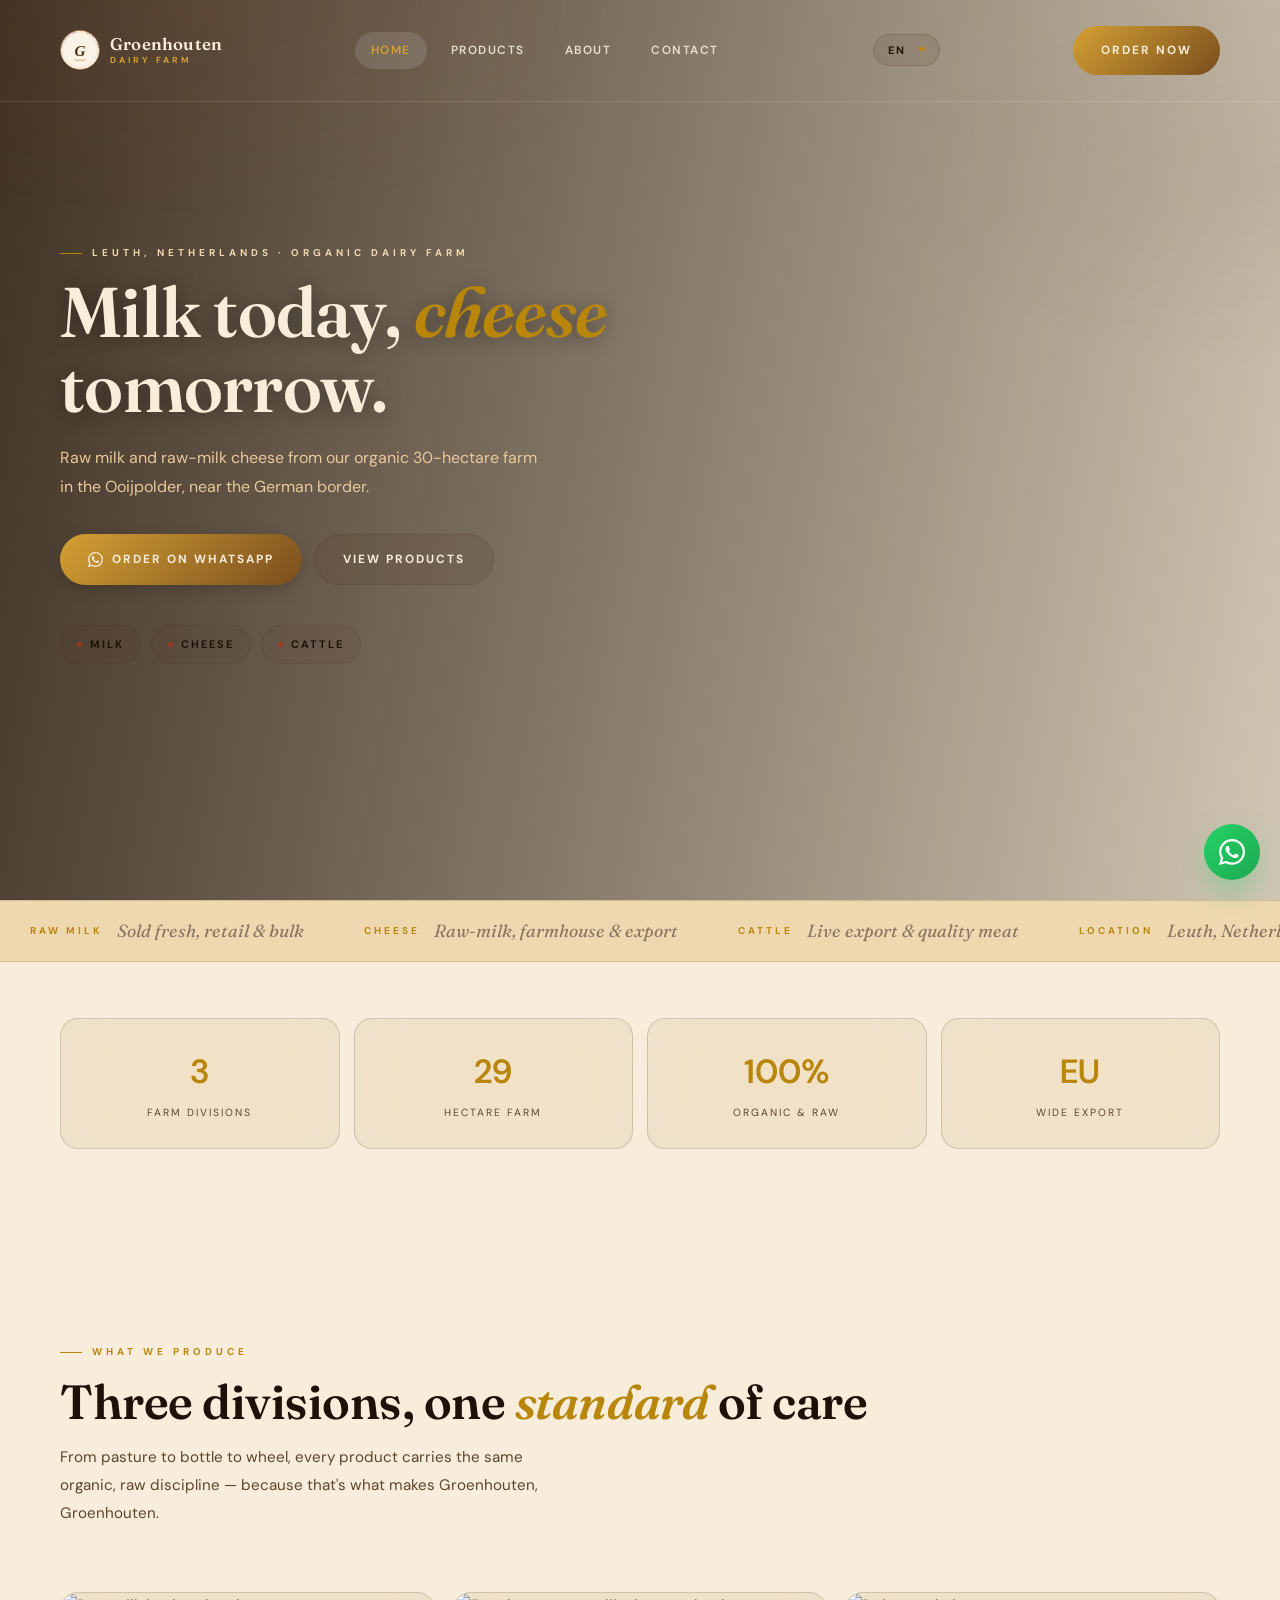
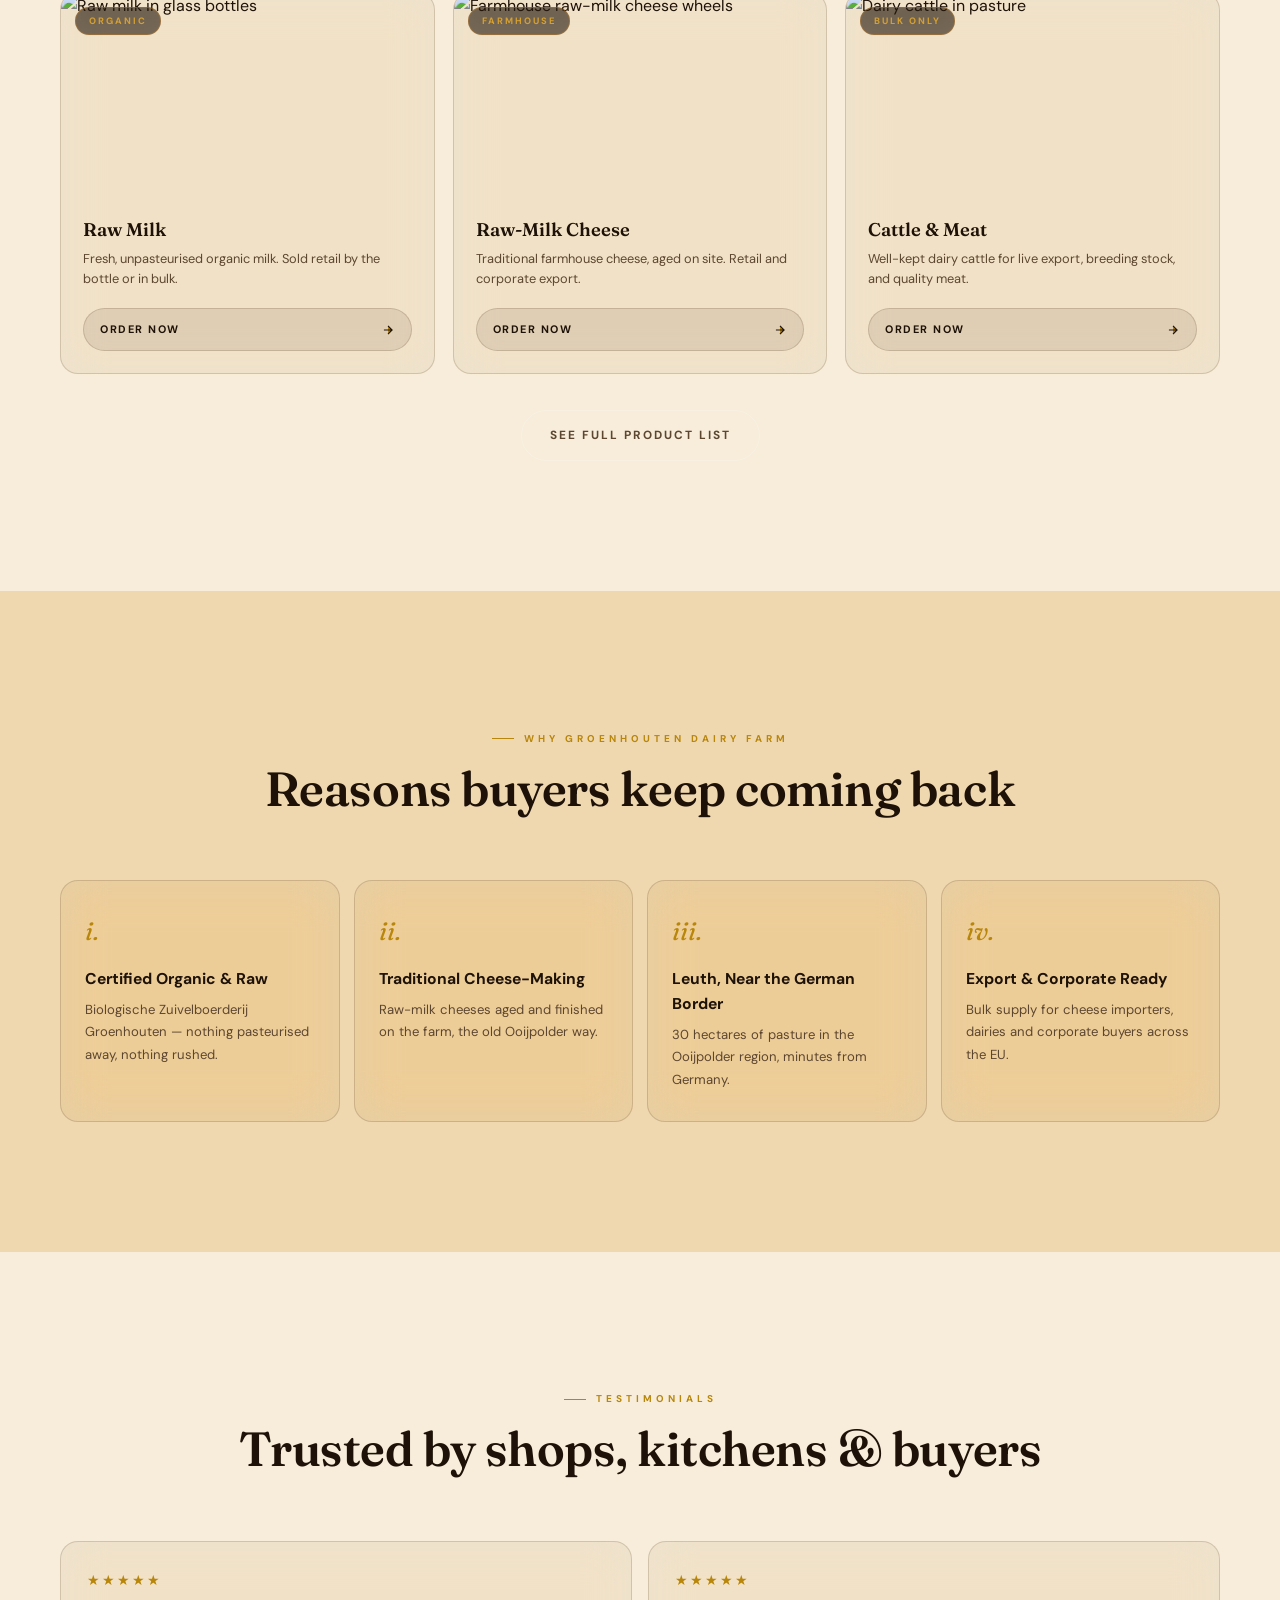
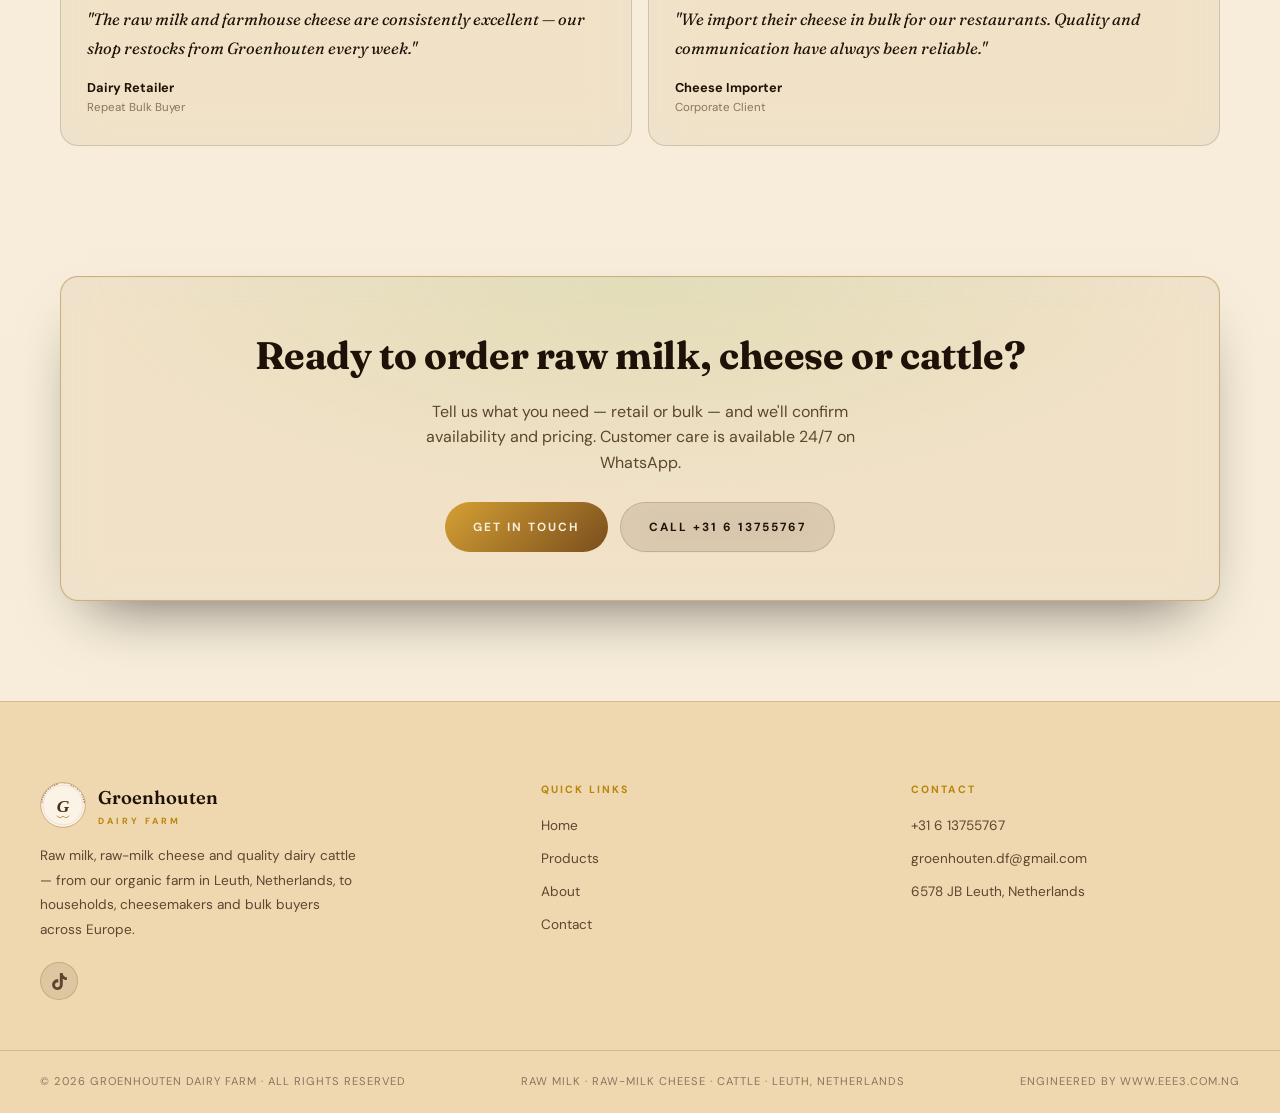
==== index.html @ e055ce7a "feat: redesign hero image, color palette, and EN/NL language toggle - Fix missing hero image (added " ====
<!DOCTYPE html>
<html lang="en">
<head>
<meta charset="UTF-8">
<meta name="viewport" content="width=device-width, initial-scale=1.0">
<title>Groenhouten Dairy Farm | Raw Milk · Cheese · Cattle — Leuth, Netherlands</title>
<meta name="description" content="Groenhouten Dairy Farm supplies organic raw milk, raw-milk cheese and quality dairy cattle from Leuth, Netherlands. Milk today, cheese tomorrow.">
<link rel="preconnect" href="https://fonts.googleapis.com">
<link rel="preconnect" href="https://fonts.gstatic.com" crossorigin>
<link href="https://fonts.googleapis.com/css2?family=Fraunces:ital,opsz,wght@0,9..144,400;0,9..144,500;0,9..144,600;0,9..144,700;1,9..144,500;1,9..144,600&family=DM+Sans:wght@400;500;600;700&display=swap" rel="stylesheet">
<link rel="stylesheet" href="style.css">
<link rel="icon" href="images/logo.svg">
</head>
<body>

<div id="curtain">
  <div class="curtain-ring"></div>
  <div class="curtain-mark"><img src="images/logo.svg" alt="" width="120" height="120"></div>
</div>

<!-- NAV -->
<nav class="nav" id="mainNav">
  <a href="index.html" class="nav-logo">
    <img src="images/logo.svg" alt="Groenhouten Dairy Farm logo" width="40" height="40">
    <span class="nav-logo-txt">Groenhouten<span>Dairy Farm</span></span>
  </a>
  <div class="nav-links">
    <a href="index.html" class="active" data-i18n="nav-home">Home</a>
    <a href="products.html" data-i18n="nav-products">Products</a>
    <a href="about.html" data-i18n="nav-about">About</a>
    <a href="contact.html" data-i18n="nav-contact">Contact</a>
  </div>
  <span class="lang-toggle"><select class="lang-select" id="langSelect" onchange="switchLang(this.value)"><option value="en">EN</option><option value="nl">NL</option></select></span>
  <a href="contact.html" class="btn btn-gold nav-cta" data-i18n="nav-cta">Order Now</a>
  <button class="hamburger" id="hamburger" onclick="toggleMenu()" aria-label="Menu">
    <span></span><span></span><span></span>
  </button>
</nav>
  <div class="mobile-menu" id="mobileMenu">
  <a href="index.html" class="active" data-i18n="nav-home">Home</a>
  <a href="products.html" data-i18n="nav-products">Products</a>
  <a href="about.html" data-i18n="nav-about">About</a>
  <a href="contact.html" data-i18n="nav-contact">Contact</a>
  <a href="contact.html" class="btn btn-gold mm-cta" data-i18n="nav-cta">Order Now</a>
</div>

<!-- HERO -->
<section class="hero">
  <div class="hero-bg" id="heroBg"></div>
  <div class="hero-content">
    <span class="eyebrow hero-eyebrow" data-i18n="hero-eyebrow">Leuth, Netherlands · Organic Dairy Farm</span>
    <h1 data-i18n="hero-title">Milk today, <em>cheese</em> tomorrow.</h1>
    <p class="hero-sub" data-i18n="hero-sub">Raw milk and raw-milk cheese from our organic 30-hectare farm in the Ooijpolder, near the German border.</p>
    <div class="hero-btns">
      <a href="https://wa.me/31613755767?text=Hello%20Groenhouten%20Dairy%20Farm%2C%20I%20want%20to%20make%20an%20order" target="_blank" class="btn btn-gold">
        <svg viewBox="0 0 24 24" fill="currentColor"><path d="M17.472 14.382c-.297-.149-1.758-.867-2.03-.967-.273-.099-.471-.148-.67.15-.197.297-.767.966-.94 1.164-.173.199-.347.223-.644.075-.297-.15-1.255-.463-2.39-1.475-.883-.788-1.48-1.761-1.653-2.059-.173-.297-.018-.458.13-.606.134-.133.298-.347.446-.52.149-.174.198-.298.298-.497.099-.198.05-.371-.025-.52-.075-.149-.669-1.612-.916-2.207-.242-.579-.487-.5-.669-.51-.173-.008-.371-.01-.57-.01-.198 0-.52.074-.792.372-.272.297-1.04 1.016-1.04 2.479 0 1.462 1.065 2.875 1.213 3.074.149.198 2.096 3.2 5.077 4.487.709.306 1.262.489 1.694.625.712.227 1.36.195 1.871.118.571-.085 1.758-.719 2.006-1.413.248-.694.248-1.289.173-1.413-.074-.124-.272-.198-.57-.347m-5.421 7.403h-.004a9.87 9.87 0 01-5.031-1.378l-.361-.214-3.741.982.998-3.648-.235-.374a9.86 9.86 0 01-1.51-5.26c.001-5.45 4.436-9.884 9.888-9.884 2.64 0 5.122 1.03 6.988 2.898a9.825 9.825 0 012.893 6.994c-.003 5.45-4.437 9.884-9.885 9.884m8.413-18.297A11.815 11.815 0 0012.05 0C5.495 0 .16 5.335.157 11.892c0 2.096.547 4.142 1.588 5.945L.057 24l6.305-1.654a11.882 11.882 0 005.683 1.448h.005c6.554 0 11.89-5.335 11.893-11.893a11.821 11.821 0 00-3.48-8.413z"/></svg>
        <span data-i18n="wa-btn">Order on WhatsApp</span>
      </a>
      <a href="products.html" class="btn btn-glass" data-i18n="view-products">View Products</a>
    </div>
    <div class="ticket">
      <span class="ticket-item glass"><span class="dot"></span>Milk</span>
      <span class="ticket-item glass"><span class="dot"></span>Cheese</span>
      <span class="ticket-item glass"><span class="dot"></span>Cattle</span>
    </div>
  </div>
</section>

<!-- MARQUEE -->
<div class="marquee">
  <div class="marquee-track">
    <span><b>Raw Milk</b> Sold fresh, retail &amp; bulk</span>
    <span><b>Cheese</b> Raw-milk, farmhouse &amp; export</span>
    <span><b>Cattle</b> Live export &amp; quality meat</span>
    <span><b>Location</b> Leuth, Netherlands</span>
    <span><b>Raw Milk</b> Sold fresh, retail &amp; bulk</span>
    <span><b>Cheese</b> Raw-milk, farmhouse &amp; export</span>
    <span><b>Cattle</b> Live export &amp; quality meat</span>
    <span><b>Location</b> Leuth, Netherlands</span>
  </div>
</div>

<!-- STATS -->
<section class="section" style="padding-top:56px; padding-bottom:56px;">
  <div class="section-in stats-grid">
    <div class="stat glass reveal"><div class="stat-num js-count">3</div><div class="stat-lbl" data-i18n="stat-farms">Farm Divisions</div></div>
    <div class="stat glass reveal rd1"><div class="stat-num js-count">30</div><div class="stat-lbl" data-i18n="stat-hectare">Hectare Farm</div></div>
    <div class="stat glass reveal rd2"><div class="stat-num">100%</div><div class="stat-lbl" data-i18n="stat-organic">Organic &amp; Raw</div></div>
    <div class="stat glass reveal rd3"><div class="stat-num">EU</div><div class="stat-lbl" data-i18n="stat-export">Wide Export</div></div>
  </div>
</section>

<!-- FEATURED PRODUCTS -->
<section class="section">
  <div class="section-in">
    <div class="sec-hd reveal">
      <span class="eyebrow" data-i18n="featured-eyebrow">What We Produce</span>
      <h2 data-i18n="featured-title">Three divisions, one <em>standard</em> of care</h2>
      <p data-i18n="featured-sub">From pasture to bottle to wheel, every product carries the same organic, raw discipline — because that's what makes Groenhouten, Groenhouten.</p>
    </div>
    <div class="products-grid">
      <div class="prod-card glass reveal" onclick="order('Raw Milk')">
        <div class="prod-img-wrap"><img class="prod-img" src="https://images.pexels.com/photos/5946755/pexels-photo-5946755.jpeg?auto=compress&cs=tinysrgb&w=1200" alt="Raw milk in glass bottles" loading="lazy" decoding="async"><div class="prod-badge">Organic</div></div>
        <div class="prod-body">
          <div class="prod-title">Raw Milk</div>
          <div class="prod-desc">Fresh, unpasteurised organic milk. Sold retail by the bottle or in bulk.</div>
          <a class="prod-cta"><span data-i18n="order-now">Order Now</span><svg viewBox="0 0 24 24" fill="none" stroke="currentColor" stroke-width="2"><path d="M5 12h14M12 5l7 7-7 7"/></svg></a>
        </div>
      </div>
      <div class="prod-card glass reveal rd1" onclick="order('Raw-Milk Cheese')">
        <div class="prod-img-wrap"><img class="prod-img" src="https://images.pexels.com/photos/14544601/pexels-photo-14544601.jpeg?auto=compress&cs=tinysrgb&w=1200" alt="Farmhouse raw-milk cheese wheels" loading="lazy" decoding="async"><div class="prod-badge">Farmhouse</div></div>
        <div class="prod-body">
          <div class="prod-title">Raw-Milk Cheese</div>
          <div class="prod-desc">Traditional farmhouse cheese, aged on site. Retail and corporate export.</div>
          <a class="prod-cta"><span data-i18n="order-now">Order Now</span><svg viewBox="0 0 24 24" fill="none" stroke="currentColor" stroke-width="2"><path d="M5 12h14M12 5l7 7-7 7"/></svg></a>
        </div>
      </div>
      <div class="prod-card glass reveal rd2" onclick="order('Cattle and Meat')">
        <div class="prod-img-wrap"><img class="prod-img" src="https://images.unsplash.com/photo-1558152761-aee570eb5cb0?fm=jpg&q=80&w=1200&fit=crop&auto=format" alt="Dairy cattle in pasture" loading="lazy" decoding="async"><div class="prod-badge">Bulk Only</div></div>
        <div class="prod-body">
          <div class="prod-title">Cattle &amp; Meat</div>
          <div class="prod-desc">Well-kept dairy cattle for live export, breeding stock, and quality meat.</div>
          <a class="prod-cta"><span>Order Now</span><svg viewBox="0 0 24 24" fill="none" stroke="currentColor" stroke-width="2"><path d="M5 12h14M12 5l7 7-7 7"/></svg></a>
        </div>
      </div>
    </div>
    <div style="text-align:center; margin-top:36px;">
      <a href="products.html" class="btn btn-ghost" data-i18n="see-full">See Full Product List</a>
    </div>
  </div>
</section>

<!-- WHY US -->
<section class="section" style="background:var(--ink-2);">
  <div class="section-in">
    <div class="sec-hd center reveal">
      <span class="eyebrow" data-i18n="why-eyebrow">Why Groenhouten Dairy Farm</span>
      <h2 data-i18n="why-title">Reasons buyers keep coming back</h2>
    </div>
    <div class="why-grid">
      <div class="why-block glass reveal">
        <div class="why-num">i.</div>
        <div class="why-title" data-i18n="why-i-title">Certified Organic &amp; Raw</div>
        <div class="why-desc" data-i18n="why-i-desc">Biologische Zuivelboerderij Groenhouten — nothing pasteurised away, nothing rushed.</div>
      </div>
      <div class="why-block glass reveal rd1">
        <div class="why-num">ii.</div>
        <div class="why-title" data-i18n="why-ii-title">Traditional Cheese-Making</div>
        <div class="why-desc" data-i18n="why-ii-desc">Raw-milk cheeses aged and finished on the farm, the old Ooijpolder way.</div>
      </div>
      <div class="why-block glass reveal rd2">
        <div class="why-num">iii.</div>
        <div class="why-title" data-i18n="why-iii-title">Leuth, Near the German Border</div>
        <div class="why-desc" data-i18n="why-iii-desc">30 hectares of pasture in the Ooijpolder region, minutes from Germany.</div>
      </div>
      <div class="why-block glass reveal rd3">
        <div class="why-num">iv.</div>
        <div class="why-title" data-i18n="why-iv-title">Export &amp; Corporate Ready</div>
        <div class="why-desc" data-i18n="why-iv-desc">Bulk supply for cheese importers, dairies and corporate buyers across the EU.</div>
      </div>
    </div>
  </div>
</section>

<!-- TESTIMONIALS -->
<section class="section">
  <div class="section-in">
    <div class="sec-hd center reveal">
      <span class="eyebrow" data-i18n="testi-eyebrow">Testimonials</span>
      <h2 data-i18n="testi-title">Trusted by shops, kitchens &amp; buyers</h2>
    </div>
    <div class="testi-grid">
      <div class="testi-card glass reveal">
        <div class="testi-stars">★★★★★</div>
        <p>"The raw milk and farmhouse cheese are consistently excellent — our shop restocks from Groenhouten every week."</p>
        <div class="testi-name">Dairy Retailer</div>
        <div class="testi-role">Repeat Bulk Buyer</div>
      </div>
      <div class="testi-card glass reveal rd1">
        <div class="testi-stars">★★★★★</div>
        <p>"We import their cheese in bulk for our restaurants. Quality and communication have always been reliable."</p>
        <div class="testi-name">Cheese Importer</div>
        <div class="testi-role">Corporate Client</div>
      </div>
    </div>
  </div>
</section>

<!-- CTA -->
<section class="section" style="padding-top:0; padding-bottom:100px;">
  <div class="section-in">
    <div class="cta-banner glass glass-gold reveal">
      <h2 data-i18n="cta-title">Ready to order raw milk, cheese or cattle?</h2>
      <p data-i18n="cta-sub">Tell us what you need — retail or bulk — and we'll confirm availability and pricing. Customer care is available 24/7 on WhatsApp.</p>
      <div class="hero-btns">
        <a href="contact.html" class="btn btn-gold" data-i18n="cta-btn1">Get In Touch</a>
        <a href="tel:+31613755767" class="btn btn-glass" data-i18n="cta-btn2">Call +31 6 13755767</a>
      </div>
    </div>
  </div>
</section>

<!-- FOOTER -->
<footer class="footer">
  <div class="footer-top">
    <div class="footer-brand">
      <div class="footer-brand-lockup">
        <img src="images/logo.svg" alt="Groenhouten Dairy Farm logo">
        <div class="footer-brand-name">Groenhouten<span>Dairy Farm</span></div>
      </div>
      <p data-i18n="footer-desc">Raw milk, raw-milk cheese and quality dairy cattle — from our organic farm in Leuth, Netherlands, to households, cheesemakers and bulk buyers across Europe.</p>
      <div class="footer-social">
        <a href="https://www.tiktok.com/@groenhoutendairyfarm" target="_blank" rel="noopener" aria-label="Groenhouten Dairy Farm on TikTok">
          <svg viewBox="0 0 24 24"><path d="M12.525.02c1.31-.02 2.61-.01 3.91-.02.08 1.53.63 3.09 1.75 4.17 1.12 1.11 2.7 1.62 4.24 1.79v4.03c-1.44-.05-2.89-.35-4.2-.97-.57-.26-1.1-.59-1.62-.93-.01 2.92.01 5.84-.02 8.75-.08 1.4-.54 2.79-1.35 3.94-1.31 1.92-3.58 3.17-5.91 3.21-1.43.08-2.86-.31-4.08-1.03-2.02-1.19-3.44-3.37-3.65-5.71-.02-.5-.03-1-.01-1.49.18-1.9 1.12-3.72 2.58-4.96 1.66-1.44 3.98-2.13 6.15-1.72.02 1.48-.04 2.96-.04 4.44-.99-.32-2.15-.23-3.02.37-.63.41-1.11 1.04-1.36 1.75-.21.51-.15 1.07-.14 1.61.24 1.64 1.82 3.02 3.5 2.87 1.12-.01 2.19-.66 2.77-1.61.19-.33.4-.67.41-1.06.1-1.79.06-3.57.07-5.36.01-4.03-.01-8.05.02-12.07z"/></svg>
        </a>
      </div>
    </div>
    <div class="footer-col">
      <h4 data-i18n="footer-quick">Quick Links</h4>
      <a href="index.html" data-i18n="nav-home">Home</a>
      <a href="products.html" data-i18n="nav-products">Products</a>
      <a href="about.html" data-i18n="nav-about">About</a>
      <a href="contact.html" data-i18n="nav-contact">Contact</a>
    </div>
    <div class="footer-col">
      <h4 data-i18n="footer-contact">Contact</h4>
      <a href="tel:+31613755767">+31 6 13755767</a>
      <a href="mailto:groenhouten.df@gmail.com">groenhouten.df@gmail.com</a>
      <p>6578 JB Leuth, Netherlands</p>
    </div>
  </div>
  <div class="footer-bottom">
    <p>© 2026 Groenhouten Dairy Farm · All Rights Reserved</p>
    <p>Raw Milk · Raw-Milk Cheese · Cattle · Leuth, Netherlands</p>
    <p>Engineered by <a href="https://www.eee3.com.ng" target="_blank" rel="noopener">www.eee3.com.ng</a></p>
  </div>
</footer>

<div class="wa-float">
  <a href="https://wa.me/31613755767?text=Hello%20Groenhouten%20Dairy%20Farm%2C%20I%20want%20to%20make%20an%20order" target="_blank" title="Chat on WhatsApp">
    <svg viewBox="0 0 24 24"><path d="M17.472 14.382c-.297-.149-1.758-.867-2.03-.967-.273-.099-.471-.148-.67.15-.197.297-.767.966-.94 1.164-.173.199-.347.223-.644.075-.297-.15-1.255-.463-2.39-1.475-.883-.788-1.48-1.761-1.653-2.059-.173-.297-.018-.458.13-.606.134-.133.298-.347.446-.52.149-.174.198-.298.298-.497.099-.198.05-.371-.025-.52-.075-.149-.669-1.612-.916-2.207-.242-.579-.487-.5-.669-.51-.173-.008-.371-.01-.57-.01-.198 0-.52.074-.792.372-.272.297-1.04 1.016-1.04 2.479 0 1.462 1.065 2.875 1.213 3.074.149.198 2.096 3.2 5.077 4.487.709.306 1.262.489 1.694.625.712.227 1.36.195 1.871.118.571-.085 1.758-.719 2.006-1.413.248-.694.248-1.289.173-1.413-.074-.124-.272-.198-.57-.347m-5.421 7.403h-.004a9.87 9.87 0 01-5.031-1.378l-.361-.214-3.741.982.998-3.648-.235-.374a9.86 9.86 0 01-1.51-5.26c.001-5.45 4.436-9.884 9.888-9.884 2.64 0 5.122 1.03 6.988 2.898a9.825 9.825 0 012.893 6.994c-.003 5.45-4.437 9.884-9.885 9.884m8.413-18.297A11.815 11.815 0 0012.05 0C5.495 0 .16 5.335.157 11.892c0 2.096.547 4.142 1.588 5.945L.057 24l6.305-1.654a11.882 11.882 0 005.683 1.448h.005c6.554 0 11.89-5.335 11.893-11.893a11.821 11.821 0 00-3.48-8.413z"/></svg>
  </a>
</div>

<script src="main.js"></script>
</body>
</html>
---- style.css ----
/* =====================================================================
   GROENHOUTEN DAIRY FARM — DESIGN SYSTEM
   Warm cream · Wood brown · Farmhouse clay — organic, grounded, quiet
   Mobile-first. Glass surfaces. Quiet motion.
===================================================================== */

:root{
  --ink:        #F7EDDA;
  --ink-2:      #EFD8B0;
  --ink-3:      #E8C99A;
  --panel:      rgba(74,46,20,.055);
  --panel-2:    rgba(74,46,20,.1);
  --brd:        rgba(74,46,20,.18);
  --brd-gold:   rgba(180,120,40,.5);
  --gold:       #B8860B;
  --gold-2:     #D4A033;
  --gold-deep:  #7A4E1E;
  --red:        #9B3A1F;
  --white:      #1E1208;
  --fog:        #5C4630;
  --fog-dim:    #8A7460;
  --blur: 22px;
  --ease: cubic-bezier(.19,1,.22,1);
  --fast: .3s var(--ease);
  --med:  .6s var(--ease);
  --r-sm: 10px;
  --r-md: 18px;
  --r-lg: 28px;
}

*,*::before,*::after{ margin:0; padding:0; box-sizing:border-box; }
html{ scroll-behavior:smooth; }
html,body{ overflow-x:hidden; }
body{
  background:var(--ink);
  color:var(--white);
  font-family:'DM Sans', sans-serif;
  font-weight:400;
  line-height:1.6;
  -webkit-font-smoothing:antialiased;
}
img{ max-width:100%; display:block; }
a{ color:inherit; }
button{ font-family:inherit; }
ul{ list-style:none; }

h1,h2,h3,.serif{ font-family:'Fraunces', serif; letter-spacing:-.01em; }

::selection{ background:var(--gold); color:var(--ink); }

@media (prefers-reduced-motion: reduce){
  *,*::before,*::after{ animation-duration:.001ms !important; animation-iteration-count:1 !important; transition-duration:.001ms !important; scroll-behavior:auto !important; }
}

/* focus visibility */
a:focus-visible, button:focus-visible, input:focus-visible, textarea:focus-visible, select:focus-visible{
  outline:2px solid var(--gold); outline-offset:3px; border-radius:4px;
}

/* subtle grain / atmosphere */
body::before{
  content:''; position:fixed; inset:0; pointer-events:none; z-index:1;
  background:
    radial-gradient(ellipse 60% 40% at 15% 0%, rgba(169,102,46,.09), transparent 60%),
    radial-gradient(ellipse 50% 35% at 100% 20%, rgba(107,68,35,.07), transparent 60%);
}

.wrap{ max-width:1240px; margin:0 auto; padding:0 20px; }
@media (min-width:768px){ .wrap{ padding:0 40px; } }
@media (min-width:1200px){ .wrap{ padding:0 60px; } }

.section{ padding:76px 20px; position:relative; z-index:2; }
@media (min-width:768px){ .section{ padding:110px 40px; } }
@media (min-width:1200px){ .section{ padding:130px 60px; } }
.section-in{ max-width:1240px; margin:0 auto; }

.eyebrow{
  display:inline-flex; align-items:center; gap:10px;
  font-size:.62rem; font-weight:700; letter-spacing:4px; text-transform:uppercase;
  color:var(--gold); margin-bottom:14px;
}
.eyebrow::before{ content:''; width:22px; height:1px; background:var(--gold); }

.sec-hd h2{ font-size:clamp(1.8rem,6vw,3rem); font-weight:600; line-height:1.15; }
.sec-hd p{ color:var(--fog); margin-top:14px; font-size:.95rem; line-height:1.85; max-width:520px; }
.sec-hd.center{ text-align:center; }
.sec-hd.center p{ margin-left:auto; margin-right:auto; }
.sec-hd{ margin-bottom:48px; }
@media (min-width:768px){ .sec-hd{ margin-bottom:64px; } }

em{ font-style:italic; color:var(--gold); }

/* =====================================================================
   GLASS SURFACES
===================================================================== */
.glass{
  background:var(--panel);
  border:1px solid var(--brd);
  backdrop-filter:blur(var(--blur)) saturate(140%);
  -webkit-backdrop-filter:blur(var(--blur)) saturate(140%);
  border-radius:var(--r-md);
}
.glass-gold{
  border-color:var(--brd-gold);
  box-shadow:0 0 0 1px rgba(139,190,86,.05) inset, 0 30px 60px -30px rgba(0,0,0,.6);
}

/* =====================================================================
   BUTTONS
===================================================================== */
.btn{
  appearance:none; border:none; cursor:pointer; font-family:inherit;
  display:inline-flex; align-items:center; justify-content:center; gap:9px;
  padding:15px 28px; font-size:.74rem; font-weight:700; letter-spacing:2px;
  text-transform:uppercase; text-decoration:none; border-radius:100px;
  transition:transform var(--fast), box-shadow var(--fast), background var(--fast), border-color var(--fast), color var(--fast);
  white-space:nowrap;
}
.btn:active{ transform:scale(.97); }
.btn-gold{ background:linear-gradient(135deg,var(--gold-2),var(--gold-deep)); color:var(--ink); }
.btn-gold:hover{ transform:translateY(-3px); box-shadow:0 16px 40px -12px rgba(180,120,40,.5); }
.btn-glass{ background:var(--panel-2); border:1px solid var(--brd); color:var(--white); backdrop-filter:blur(var(--blur)); }
.btn-glass:hover{ border-color:var(--brd-gold); color:var(--gold); transform:translateY(-3px); }
.btn-ghost{ background:transparent; border:1px solid rgba(255,255,255,.2); color:var(--fog); }
.btn-ghost:hover{ border-color:var(--gold); color:var(--gold); }
.btn-block{ width:100%; }
.btn svg{ width:15px; height:15px; flex-shrink:0; }

/* hero overrides — light text on dark background */
.hero .btn-glass{ color:var(--ink); }
.hero .btn-glass:hover{ color:var(--gold-2); }
.hero .btn-gold{ box-shadow:0 4px 20px -8px rgba(0,0,0,.5); }

/* =====================================================================
   PAGE TRANSITION CURTAIN — the logo, between pages
===================================================================== */
#curtain{
  position:fixed; inset:0; z-index:99999;
  display:flex; align-items:center; justify-content:center;
  background:radial-gradient(circle at 50% 50%, #F6E9D2 0%, #E4CD9F 72%);
  opacity:1; visibility:visible;
  transition:opacity .55s var(--ease), visibility 0s linear 0s;
}
#curtain .curtain-mark{
  position:relative; width:120px; height:120px; border-radius:26px; overflow:hidden;
  opacity:1; transform:scale(1);
  box-shadow:0 0 0 1px rgba(169,102,46,.35), 0 40px 90px -20px rgba(74,46,20,.35);
  transition:opacity .5s var(--ease), transform .5s var(--ease);
}
#curtain .curtain-mark img{ width:100%; height:100%; object-fit:cover; }
#curtain .curtain-ring{
  position:absolute; width:172px; height:172px; border-radius:50%;
  border:1px solid rgba(169,102,46,.4); opacity:1; transform:scale(1);
  transition:opacity .6s var(--ease), transform .6s var(--ease);
}
#curtain.hidden{ opacity:0; transition:opacity .55s var(--ease), visibility 0s linear .55s; visibility:hidden; }
#curtain.hidden .curtain-mark{ opacity:0; transform:scale(1.18) rotate(4deg); }
#curtain.hidden .curtain-ring{ opacity:0; transform:scale(1.7); }

body.transitioning{ overflow:hidden; }

/* =====================================================================
   NAVBAR
===================================================================== */
.nav{
  position:fixed; top:0; left:0; right:0; z-index:1000;
  padding:16px 20px;
  display:flex; align-items:center; justify-content:space-between;
  transition:padding var(--fast), background var(--fast), border-color var(--fast);
  border-bottom:1px solid transparent;
}
.nav.scrolled{
  background:rgba(250,243,230,.82);
  backdrop-filter:blur(var(--blur)) saturate(140%);
  -webkit-backdrop-filter:blur(var(--blur)) saturate(140%);
  border-bottom:1px solid var(--brd);
  padding:11px 20px;
}
.nav.hero-visible{
  border-bottom-color:rgba(255,255,255,.12);
}
@media (min-width:768px){ .nav{ padding:22px 40px; } .nav.scrolled{ padding:14px 40px; } }
@media (min-width:1200px){ .nav{ padding:26px 60px; } .nav.scrolled{ padding:15px 60px; } }

.nav-logo{ display:flex; align-items:center; gap:10px; text-decoration:none; }
.nav-logo img{ width:40px; height:40px; border-radius:9px; object-fit:cover; }
.nav-logo-txt{ font-family:'Fraunces',serif; font-size:1.05rem; font-weight:600; letter-spacing:.2px; line-height:1.1; color:var(--ink); }
.nav-logo-txt span{ display:block; font-family:'DM Sans',sans-serif; font-size:.55rem; font-weight:700; letter-spacing:3px; color:var(--gold-2); text-transform:uppercase; margin-top:2px; }
.nav.scrolled .nav-logo-txt{ color:var(--white); }
.nav.scrolled .nav-logo-txt span{ color:var(--gold); }

.nav-links{ display:none; align-items:center; gap:8px; }
.nav-links a{
  position:relative; text-decoration:none; color:rgba(250,243,230,.85);
  font-size:.74rem; font-weight:600; letter-spacing:1.5px; text-transform:uppercase;
  padding:9px 16px; border-radius:100px; transition:color var(--fast), background var(--fast);
}
.nav-links a:hover, .nav-links a.active{ color:var(--ink); background:rgba(255,255,255,.12); }
.nav-links a.active{ color:var(--gold-2); }
.nav.scrolled .nav-links a{ color:var(--fog); }
.nav.scrolled .nav-links a:hover, .nav.scrolled .nav-links a.active{ color:var(--white); background:var(--panel-2); }
.nav.scrolled .nav-links a.active{ color:var(--gold); }
.nav-cta{ display:none; }
@media (min-width:960px){
  .nav-links{ display:flex; }
  .nav-cta{ display:inline-flex; }
}

.hamburger{
  display:flex; flex-direction:column; gap:5px; width:40px; height:40px;
  align-items:center; justify-content:center;
  background:rgba(255,255,255,.1); border:1px solid rgba(255,255,255,.2); border-radius:12px; cursor:pointer;
}
@media (min-width:960px){ .hamburger{ display:none; } }
.hamburger span{ width:18px; height:1.5px; background:var(--ink); transition:var(--fast); }
.hamburger.open span:nth-child(1){ transform:translateY(6.5px) rotate(45deg); }
.hamburger.open span:nth-child(2){ opacity:0; }
.hamburger.open span:nth-child(3){ transform:translateY(-6.5px) rotate(-45deg); }

.mobile-menu{
  position:fixed; inset:0; z-index:998; display:flex; flex-direction:column;
  padding:100px 24px 40px; gap:4px;
  background:rgba(250,243,230,.94); backdrop-filter:blur(28px);
  transform:translateY(-12px); opacity:0; pointer-events:none;
  transition:opacity var(--med), transform var(--med);
}
.mobile-menu.open{ opacity:1; transform:translateY(0); pointer-events:auto; }
.mobile-menu a{
  font-family:'Fraunces',serif; font-size:2rem; font-weight:500; color:var(--white);
  text-decoration:none; padding:16px 4px; border-bottom:1px solid var(--brd);
}
.mobile-menu a.active{ color:var(--gold); }
.mobile-menu .mm-cta{ margin-top:28px; }
@media (min-width:960px){ .mobile-menu{ display:none; } }

/* =====================================================================
   HERO
===================================================================== */
.hero{
  min-height:100svh; position:relative; display:flex; align-items:flex-end;
  padding:130px 20px 64px; overflow:hidden;
}
@media (min-width:768px){ .hero{ align-items:center; padding:0 40px; } }
@media (min-width:1200px){ .hero{ padding:0 60px; } }
@media (max-width:374px){ .hero{ padding:110px 16px 48px; } }

.hero-bg{
  position:absolute; inset:0; z-index:0;
  background:linear-gradient(180deg, rgba(38,24,12,.32) 0%, rgba(38,24,12,.52) 42%, rgba(38,24,12,.88) 90%), url('https://images.unsplash.com/photo-1567513068697-fca8c2af4528?fm=jpg&q=80&w=2000&fit=crop&auto=format') center 55%/cover no-repeat;
  filter:saturate(110%) brightness(.96);
  transform:scale(1.08); opacity:0; transition:opacity 1.4s ease, transform 6s ease;
}
.hero-bg.loaded{ opacity:1; transform:scale(1); }
@media (min-width:768px){
  .hero-bg{ background:linear-gradient(100deg, rgba(38,24,12,.88) 0%, rgba(38,24,12,.55) 48%, rgba(38,24,12,.18) 100%), url('https://images.unsplash.com/photo-1567513068697-fca8c2af4528?fm=jpg&q=80&w=2000&fit=crop&auto=format') center/cover no-repeat; filter:saturate(110%) brightness(.95); }
}

.hero-content{ position:relative; z-index:2; max-width:640px; }
.hero-eyebrow{ opacity:0; animation:fadeUp .9s .25s forwards; color:var(--ink-2); }
.hero h1{
  font-size:clamp(2.1rem,9vw,4.4rem); font-weight:600; line-height:1.06;
  margin-bottom:18px; opacity:0; animation:fadeUp .9s .4s forwards;
  color:var(--ink); text-shadow:0 2px 20px rgba(0,0,0,.4);
}
.hero-sub{
  color:var(--ink-3); font-size:clamp(.88rem,2.5vw,1rem); max-width:480px; line-height:1.85;
  margin-bottom:32px; opacity:0; animation:fadeUp .9s .55s forwards;
}
.hero-btns{ display:flex; gap:12px; flex-wrap:wrap; opacity:0; animation:fadeUp .9s .7s forwards; }

@keyframes fadeUp{ from{ opacity:0; transform:translateY(18px); } to{ opacity:1; transform:translateY(0); } }

/* category ticket strip */
.ticket{
  margin-top:40px; display:flex; flex-wrap:wrap; gap:10px;
  opacity:0; animation:fadeUp .9s .85s forwards;
}
.ticket-item{
  display:flex; align-items:center; gap:8px;
  padding:10px 16px; border-radius:100px;
  font-size:.68rem; font-weight:700; letter-spacing:2px; text-transform:uppercase;
}
.ticket-item .dot{ width:5px; height:5px; border-radius:50%; background:var(--red); }

/* =====================================================================
   HERO — mobile-first adjustments
===================================================================== */
@media (max-width:480px){
  .hero h1{ font-size:clamp(1.8rem,10vw,2.8rem); line-height:1.1; }
  .hero-sub{ font-size:.88rem; margin-bottom:24px; }
  .hero-btns{ flex-direction:column; gap:10px; }
  .hero-btns .btn{ width:100%; justify-content:center; padding:14px 22px; font-size:.7rem; }
  .ticket{ margin-top:28px; gap:8px; }
  .ticket-item{ padding:8px 13px; font-size:.6rem; letter-spacing:1.5px; }
}
@media (max-width:374px){
  .hero{ padding:100px 14px 40px; }
  .hero h1{ font-size:1.75rem; }
}

/* =====================================================================
   MARQUEE STRIP
===================================================================== */
.marquee{ overflow:hidden; border-top:1px solid var(--brd); border-bottom:1px solid var(--brd); background:var(--ink-2); position:relative; z-index:2; }
.marquee-track{ display:flex; width:max-content; animation:scrollX 26s linear infinite; }
.marquee-track span{
  display:flex; align-items:center; gap:14px; padding:16px 30px;
  font-family:'Fraunces',serif; font-style:italic; font-size:1.1rem; color:var(--fog-dim); white-space:nowrap;
}
.marquee-track span b{ font-style:normal; font-family:'DM Sans',sans-serif; font-weight:700; color:var(--gold); font-size:.62rem; letter-spacing:3px; text-transform:uppercase; }
@keyframes scrollX{ from{ transform:translateX(0); } to{ transform:translateX(-50%); } }

/* =====================================================================
   STATS
===================================================================== */
.stats-grid{ display:grid; grid-template-columns:repeat(2,1fr); gap:14px; }
@media (min-width:768px){ .stats-grid{ grid-template-columns:repeat(4,1fr); } }
.stat{ padding:26px 18px; text-align:center; }
.stat-num{ font-size:2.1rem; font-weight:600; color:var(--gold); }
.stat-lbl{ font-size:.65rem; letter-spacing:2px; text-transform:uppercase; color:var(--fog); margin-top:6px; }

/* =====================================================================
   PRODUCT GRID
===================================================================== */
.products-grid{ display:grid; grid-template-columns:1fr; gap:18px; }
@media (min-width:640px){ .products-grid{ grid-template-columns:1fr 1fr; } }
@media (min-width:1024px){ .products-grid{ grid-template-columns:repeat(3,1fr); } }

.prod-card{
  overflow:hidden; cursor:pointer; transition:transform var(--fast), border-color var(--fast), box-shadow var(--fast);
}
.prod-card:hover{ transform:translateY(-6px); border-color:var(--brd-gold); box-shadow:0 30px 60px -24px rgba(0,0,0,.65); }
.prod-img-wrap{ position:relative; height:200px; overflow:hidden; }
.prod-img{ width:100%; height:100%; object-fit:cover; transition:transform .8s var(--ease); }
.prod-card:hover .prod-img{ transform:scale(1.06); }
.prod-badge{
  position:absolute; top:14px; left:14px; padding:6px 13px; border-radius:100px;
  font-size:.58rem; font-weight:700; letter-spacing:2px; text-transform:uppercase;
  background:rgba(38,24,12,.6); backdrop-filter:blur(10px); border:1px solid var(--brd-gold); color:var(--gold-2);
}
.prod-body{ padding:22px; }
.prod-title{ font-family:'Fraunces',serif; font-size:1.15rem; font-weight:600; margin-bottom:5px; }
.prod-desc{ font-size:.8rem; color:var(--fog); margin-bottom:18px; line-height:1.6; }
.prod-cta{
  display:flex; align-items:center; justify-content:space-between;
  padding:12px 16px; border-radius:100px; background:var(--panel-2); border:1px solid var(--brd);
  transition:var(--fast);
}
.prod-card:hover .prod-cta{ background:linear-gradient(135deg,var(--gold-2),var(--gold-deep)); border-color:transparent; }
.prod-cta span{ font-size:.68rem; font-weight:700; letter-spacing:1.5px; text-transform:uppercase; transition:color var(--fast); }
.prod-card:hover .prod-cta span{ color:var(--ink); }
.prod-cta svg{ width:14px; height:14px; fill:var(--gold); transition:var(--fast); }
.prod-card:hover .prod-cta svg{ fill:var(--ink); transform:translateX(3px); }

/* =====================================================================
   WHY / VALUE BLOCKS
===================================================================== */
.why-grid{ display:grid; grid-template-columns:1fr; gap:14px; }
@media (min-width:640px){ .why-grid{ grid-template-columns:1fr 1fr; } }
@media (min-width:1024px){ .why-grid{ grid-template-columns:repeat(4,1fr); } }
.why-block{ padding:30px 24px; transition:var(--fast); }
.why-block:hover{ border-color:var(--brd-gold); transform:translateY(-4px); }
.why-num{ font-family:'Fraunces',serif; font-style:italic; font-size:1.6rem; color:var(--gold); margin-bottom:14px; }
.why-title{ font-weight:700; font-size:.98rem; margin-bottom:8px; }
.why-desc{ font-size:.82rem; color:var(--fog); line-height:1.7; }

/* =====================================================================
   TESTIMONIALS
===================================================================== */
.testi-grid{ display:grid; grid-template-columns:1fr; gap:16px; }
@media (min-width:768px){ .testi-grid{ grid-template-columns:1fr 1fr; } }
.testi-card{ padding:28px 26px; }
.testi-stars{ color:var(--gold); font-size:.85rem; margin-bottom:14px; letter-spacing:2px; }
.testi-card p{ font-family:'Fraunces',serif; font-style:italic; color:var(--white); line-height:1.75; margin-bottom:16px; font-size:1.02rem; }
.testi-name{ font-weight:700; font-size:.8rem; }
.testi-role{ font-size:.72rem; color:var(--fog-dim); }

/* =====================================================================
   CTA BANNER
===================================================================== */
.cta-banner{ padding:48px 26px; text-align:center; position:relative; overflow:hidden; }
.cta-banner::before{
  content:''; position:absolute; inset:0;
  background:radial-gradient(ellipse 70% 100% at 50% 0%, rgba(139,190,86,.14), transparent 70%);
}
.cta-banner h2{ font-size:clamp(1.5rem,5vw,2.4rem); margin-bottom:12px; position:relative; }
.cta-banner p{ color:var(--fog); margin-bottom:26px; position:relative; max-width:440px; margin-left:auto; margin-right:auto; }
.cta-banner .hero-btns{ opacity:1; animation:none; justify-content:center; position:relative; }

/* =====================================================================
   ABOUT PAGE
===================================================================== */
.about-hero{
  position:relative; overflow:hidden; z-index:2;
  padding:150px 20px 70px; text-align:center;
}
@media (min-width:768px){ .about-hero{ padding:190px 40px 100px; } }
.about-hero::before{
  content:''; position:absolute; inset:0; z-index:-1;
  background:
    linear-gradient(180deg, rgba(38,24,12,.72) 0%, rgba(38,24,12,.82) 60%, var(--ink) 100%),
    var(--hero-img, url('https://images.unsplash.com/photo-1567513068697-fca8c2af4528?fm=jpg&q=80&w=2000&fit=crop&auto=format')) center/cover no-repeat;
  filter:saturate(108%) brightness(.82);
}
.about-hero h1{
  font-size:clamp(2rem,7vw,3.6rem); text-shadow:0 2px 20px rgba(0,0,0,.4);
  color:var(--ink);
}
.about-hero p{
  color:var(--ink-3); max-width:560px; margin:16px auto 0;
  font-size:clamp(.88rem,2.5vw,.95rem); line-height:1.85;
}
.about-hero .eyebrow{ color:var(--ink-2); }

/* about-hero mobile */
@media (max-width:480px){
  .about-hero h1{ font-size:clamp(1.6rem,10vw,2.2rem); }
  .about-hero p{ font-size:.84rem; }
}
@media (max-width:374px){
  .about-hero{ padding:120px 16px 56px; }
  .about-hero h1{ font-size:1.5rem; }
}

.story-grid{ display:grid; grid-template-columns:1fr; gap:32px; align-items:center; }
@media (min-width:900px){ .story-grid{ grid-template-columns:1fr 1fr; gap:60px; } }
.story-img-wrap{ position:relative; border-radius:var(--r-lg); overflow:hidden; aspect-ratio:4/3; }
.story-img-wrap img{ width:100%; height:100%; object-fit:cover; }
.story-badge{
  position:absolute; bottom:16px; left:16px; padding:16px 20px; border-radius:var(--r-md);
  text-align:left;
}
.story-badge .num{ font-family:'Fraunces',serif; font-size:1.6rem; color:var(--gold); font-weight:600; }
.story-badge .lbl{ font-size:.62rem; letter-spacing:1.5px; text-transform:uppercase; color:var(--fog); }
.story-text p{ color:var(--fog); line-height:1.9; font-size:.95rem; margin-bottom:16px; }
.about-expanded{ max-height:0; overflow:hidden; opacity:0; transition:max-height .6s var(--ease), opacity .5s var(--ease); }
.about-expanded.open{ max-height:400px; opacity:1; }
.arr{ display:inline-block; transition:transform var(--fast); }
#aboutBtn.open .arr{ transform:rotate(180deg); }

.values-grid{ display:grid; grid-template-columns:1fr; gap:14px; margin-top:20px; }
@media (min-width:640px){ .values-grid{ grid-template-columns:1fr 1fr; } }
.value-card{ padding:26px; display:flex; gap:16px; align-items:flex-start; }
.value-ico{ font-size:1.3rem; flex-shrink:0; }
.value-title{ font-weight:700; font-size:.9rem; margin-bottom:5px; }
.value-desc{ font-size:.8rem; color:var(--fog); line-height:1.7; }

.gallery-grid{ display:grid; grid-template-columns:repeat(2,1fr); gap:10px; }
@media (min-width:768px){ .gallery-grid{ grid-template-columns:repeat(4,1fr); gap:14px; } }
.gallery-grid img{ width:100%; height:100%; object-fit:cover; border-radius:var(--r-sm); aspect-ratio:1; transition:var(--fast); }
.gallery-grid img:hover{ transform:scale(1.03); filter:brightness(1.1); }

/* =====================================================================
   CONTACT PAGE
===================================================================== */
.contact-grid{ display:grid; grid-template-columns:1fr; gap:20px; }
@media (min-width:960px){ .contact-grid{ grid-template-columns:1.15fr .85fr; gap:24px; } }
.contact-form-card{ padding:30px 24px; }
@media (min-width:768px){ .contact-form-card{ padding:42px; } }
.contact-form-card h2{ font-size:1.5rem; margin-bottom:8px; }
.contact-form-card > p{ color:var(--fog); font-size:.88rem; margin-bottom:26px; }
.cf-row{ display:grid; grid-template-columns:1fr; gap:16px; margin-bottom:16px; }
@media (min-width:560px){ .cf-row{ grid-template-columns:1fr 1fr; } }
.cf-group{ margin-bottom:16px; }
.cf-group label{ display:block; font-size:.66rem; font-weight:700; letter-spacing:1.5px; text-transform:uppercase; color:var(--fog); margin-bottom:8px; }
.cf-group input, .cf-group select, .cf-group textarea{
  width:100%; padding:14px 16px; background:rgba(255,255,255,.04); border:1px solid var(--brd);
  border-radius:12px; color:var(--white); font-family:inherit; font-size:.9rem; transition:var(--fast);
}
.cf-group input:focus, .cf-group select:focus, .cf-group textarea:focus{ border-color:var(--gold); background:rgba(255,255,255,.06); }
.cf-group textarea{ min-height:110px; resize:vertical; }
.cf-group select{ appearance:none; background-image:url("data:image/svg+xml,%3Csvg xmlns='http://www.w3.org/2000/svg' width='12' height='8' viewBox='0 0 12 8'%3E%3Cpath fill='%23A9662E' d='M1 1l5 5 5-5'/%3E%3C/svg%3E"); background-repeat:no-repeat; background-position:right 16px center; }
.cf-success{ display:none; margin-top:14px; padding:12px 16px; border-radius:10px; background:rgba(139,190,86,.1); border:1px solid var(--brd-gold); color:var(--gold-2); font-size:.82rem; }

.info-stack{ display:flex; flex-direction:column; gap:12px; }
.info-card{ padding:20px 22px; display:flex; align-items:center; gap:14px; text-decoration:none; transition:var(--fast); }
.info-card:hover{ border-color:var(--brd-gold); transform:translateY(-2px); }
.info-ico{
  width:42px; height:42px; border-radius:12px; display:flex; align-items:center; justify-content:center;
  background:rgba(139,190,86,.1); font-size:1.05rem; flex-shrink:0;
}
.info-lbl{ font-size:.62rem; letter-spacing:1.5px; text-transform:uppercase; color:var(--fog-dim); margin-bottom:3px; }
.info-val{ font-size:.92rem; font-weight:600; }
.map-embed{ border-radius:var(--r-md); overflow:hidden; height:220px; border:1px solid var(--brd); filter:grayscale(.2) contrast(1.02) saturate(.9); }
.map-embed iframe{ width:100%; height:100%; border:0; }

/* =====================================================================
   FOOTER
===================================================================== */
.footer{ background:var(--ink-2); border-top:1px solid var(--brd); position:relative; z-index:2; }
.footer-top{ padding:60px 20px 40px; display:grid; grid-template-columns:1fr; gap:36px; }
@media (min-width:768px){ .footer-top{ padding:80px 40px 50px; grid-template-columns:1.4fr 1fr 1fr; gap:40px; } }
.footer-brand-lockup{ display:flex; align-items:center; gap:12px; margin-bottom:16px; }
.footer-brand-lockup img{ width:46px; height:46px; border-radius:11px; }
.footer-brand-name{ font-family:'Fraunces',serif; font-size:1.15rem; font-weight:600; }
.footer-brand-name span{ display:block; font-size:.56rem; letter-spacing:3px; color:var(--gold); font-weight:700; text-transform:uppercase; margin-top:2px; font-family:'DM Sans',sans-serif; }
.footer-brand p{ color:var(--fog); font-size:.85rem; line-height:1.8; max-width:320px; }
.footer-social{ display:flex; gap:12px; margin-top:20px; }
.footer-social a{
  width:38px; height:38px; border-radius:50%; display:flex; align-items:center; justify-content:center;
  background:var(--panel-2); border:1px solid var(--brd); transition:var(--fast);
}
.footer-social a:hover{ border-color:var(--brd-gold); background:rgba(139,190,86,.14); transform:translateY(-3px); }
.footer-social svg{ width:17px; height:17px; fill:var(--fog); transition:var(--fast); }
.footer-social a:hover svg{ fill:var(--gold); }
.footer-col h4{ font-size:.66rem; letter-spacing:2px; text-transform:uppercase; color:var(--gold); margin-bottom:16px; font-weight:700; font-family:'DM Sans',sans-serif; }
.footer-col a, .footer-col p{ display:block; color:var(--fog); text-decoration:none; font-size:.85rem; margin-bottom:11px; transition:color var(--fast); }
.footer-col a:hover{ color:var(--gold); }
.footer-bottom{
  padding:22px 20px; display:flex; flex-direction:column; gap:8px;
  border-top:1px solid var(--brd); font-size:.7rem; letter-spacing:1px; color:var(--fog-dim); text-transform:uppercase;
}
@media (min-width:768px){ .footer-bottom{ padding:22px 40px; flex-direction:row; justify-content:space-between; flex-wrap:wrap; gap:10px 24px; } }
.footer-bottom a{ color:var(--fog-dim); text-decoration:none; transition:color var(--fast); }
.footer-bottom a:hover{ color:var(--gold); }

/* =====================================================================
   FLOATING WHATSAPP
===================================================================== */
.wa-float{ position:fixed; bottom:20px; right:20px; z-index:900; }
.wa-float a{
  width:56px; height:56px; border-radius:50%; display:flex; align-items:center; justify-content:center;
  background:linear-gradient(135deg,#25D366,#1DA851); box-shadow:0 14px 34px -8px rgba(37,211,102,.55);
  animation:pulseWa 2.8s ease-in-out infinite;
}
.wa-float svg{ width:26px; height:26px; fill:#fff; }
@keyframes pulseWa{ 0%,100%{ transform:scale(1); } 50%{ transform:scale(1.07); } }

/* =====================================================================
   SCROLL REVEAL
===================================================================== */
.reveal{ opacity:0; transform:translateY(28px); transition:opacity .8s var(--ease), transform .8s var(--ease); }
.reveal.visible{ opacity:1; transform:translateY(0); }
.reveal.rd1.visible{ transition-delay:.1s; }
.reveal.rd2.visible{ transition-delay:.2s; }
.reveal.rd3.visible{ transition-delay:.3s; }

/* page enter fade (content, not curtain) */
.page-fade{ animation:pageFade .7s var(--ease) both; }
@keyframes pageFade{ from{ opacity:0; transform:translateY(8px); } to{ opacity:1; transform:translateY(0); } }

/* =====================================================================
   LANGUAGE TOGGLE — EN / NL clean dropdown
===================================================================== */
.lang-toggle{ position:relative; display:inline-flex; align-items:center; margin-left:6px; }
.lang-select{
  appearance:none; -webkit-appearance:none; cursor:pointer;
  background:var(--panel-2); border:1px solid var(--brd); color:var(--white) !important;
  font-family:'DM Sans',sans-serif; font-size:.68rem !important; font-weight:700;
  letter-spacing:1.5px; text-transform:uppercase; border-radius:100px;
  padding:8px 34px 8px 14px; margin:0 !important;
  background-image:url("data:image/svg+xml,%3Csvg xmlns='http://www.w3.org/2000/svg' width='10' height='6' viewBox='0 0 10 6'%3E%3Cpath fill='%23B8860B' d='M.5 .5l4.5 4.5L9.5 .5'/%3E%3C/svg%3E");
  background-repeat:no-repeat; background-position:right 12px center;
  transition:var(--fast);
}
.lang-select:hover, .lang-select:focus{ border-color:var(--brd-gold); outline:none; }

/* =====================================================================
   SHOP HOURS / INFO ROWS (contact page)
===================================================================== */
.info-note{
  font-size:.78rem; color:var(--fog); line-height:1.7; margin-top:10px;
}
.info-note b{ color:var(--gold); }
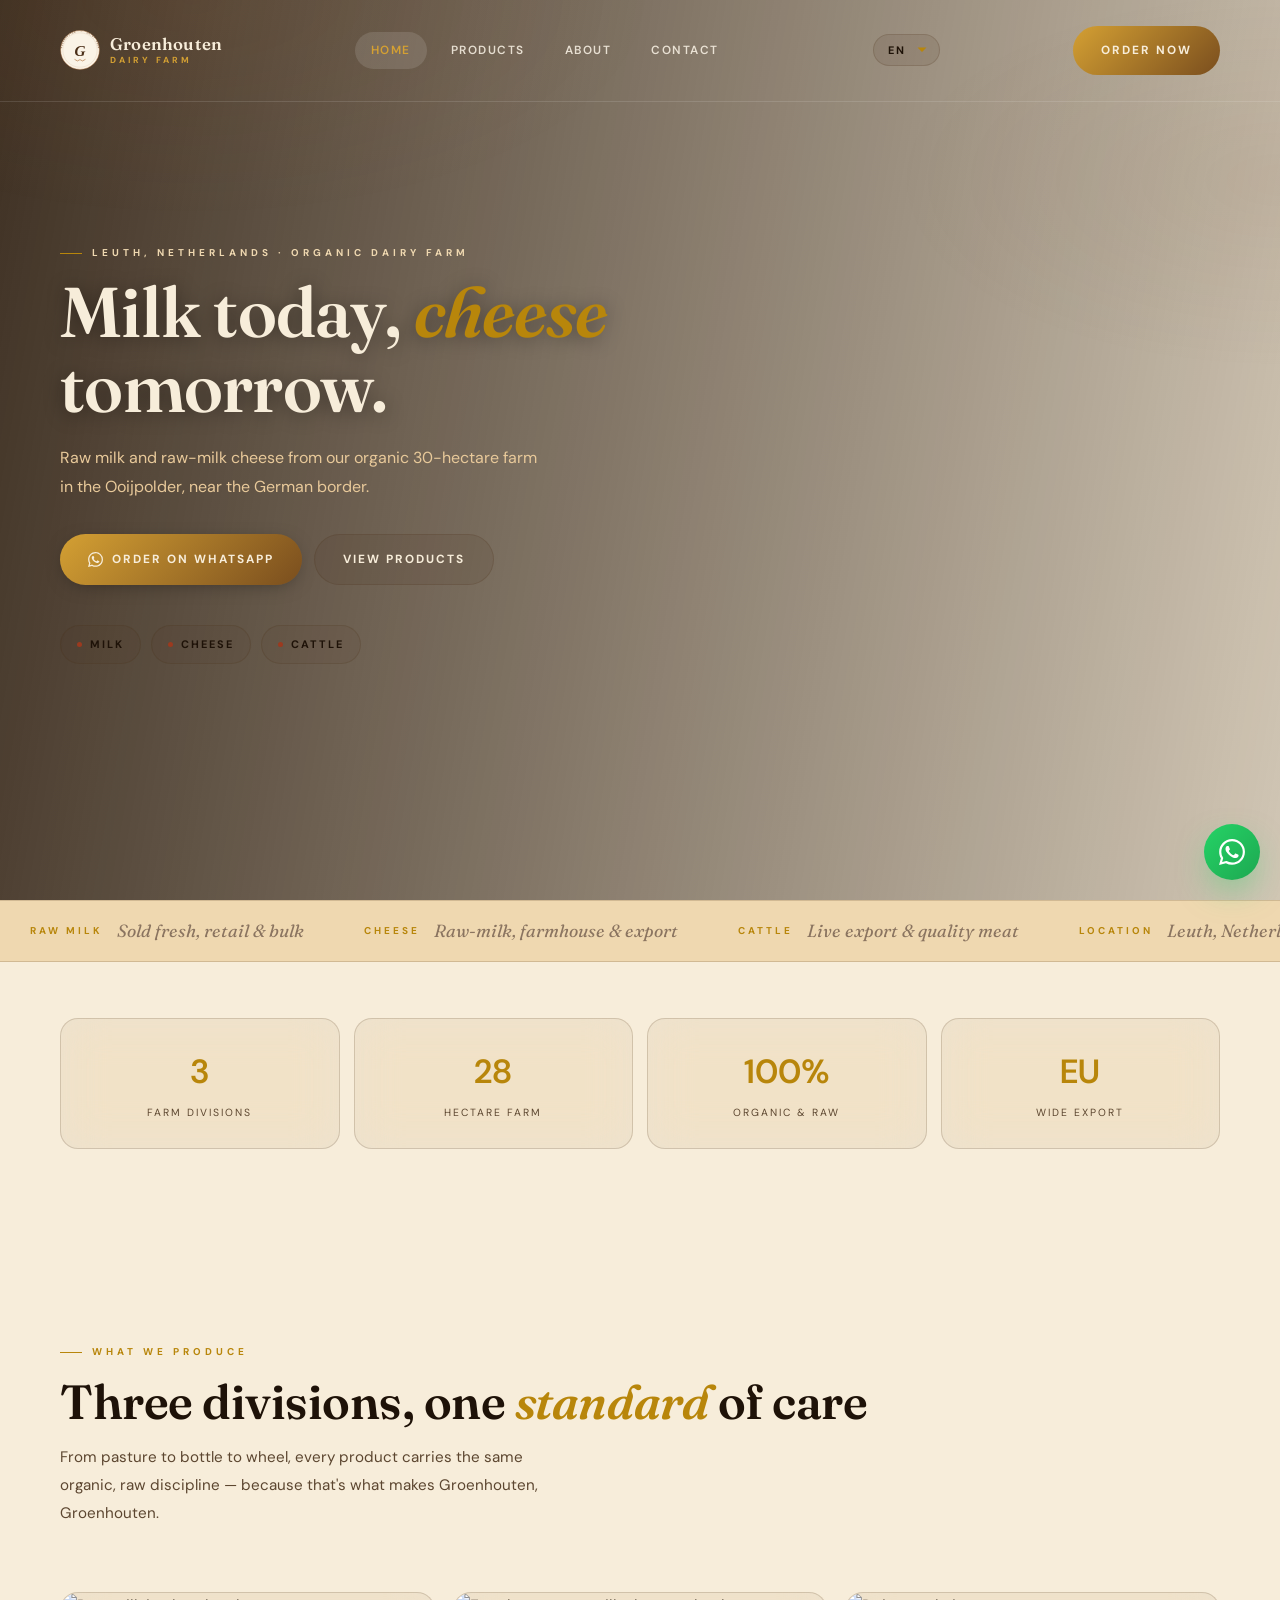
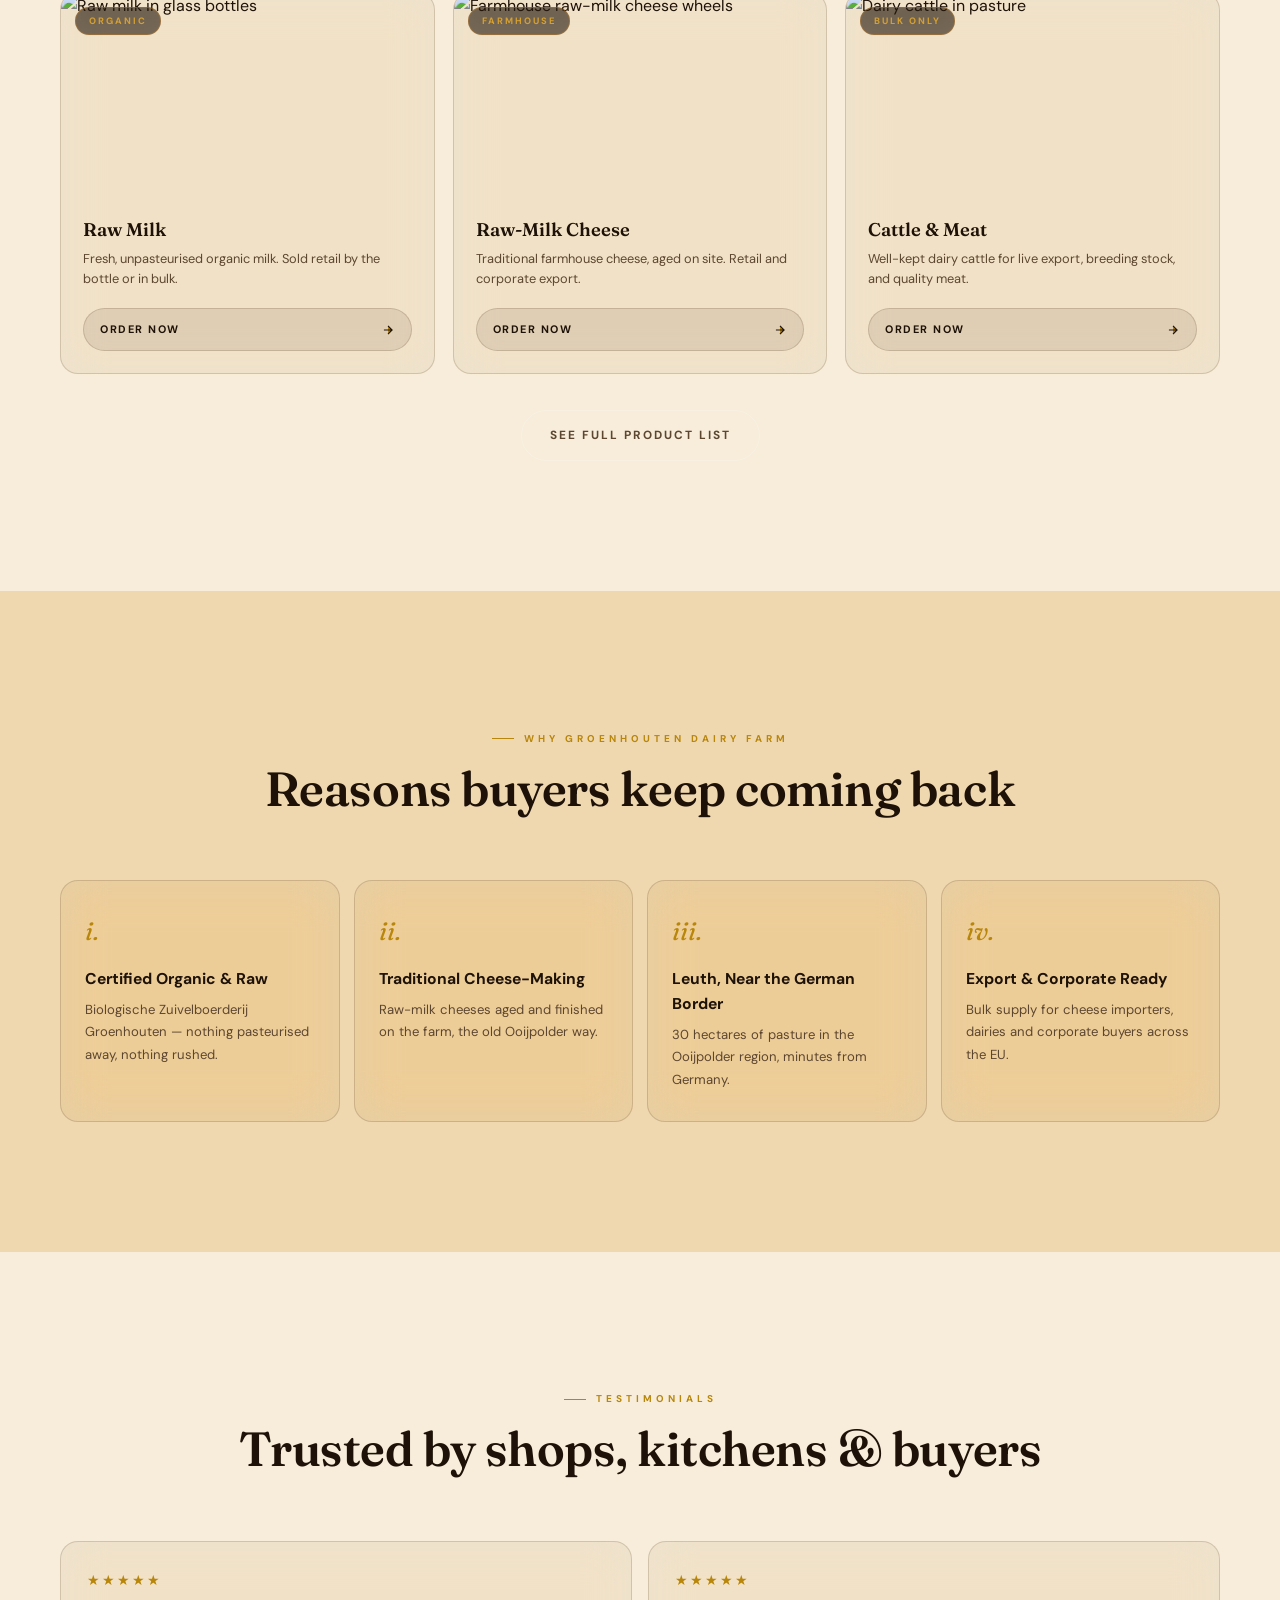
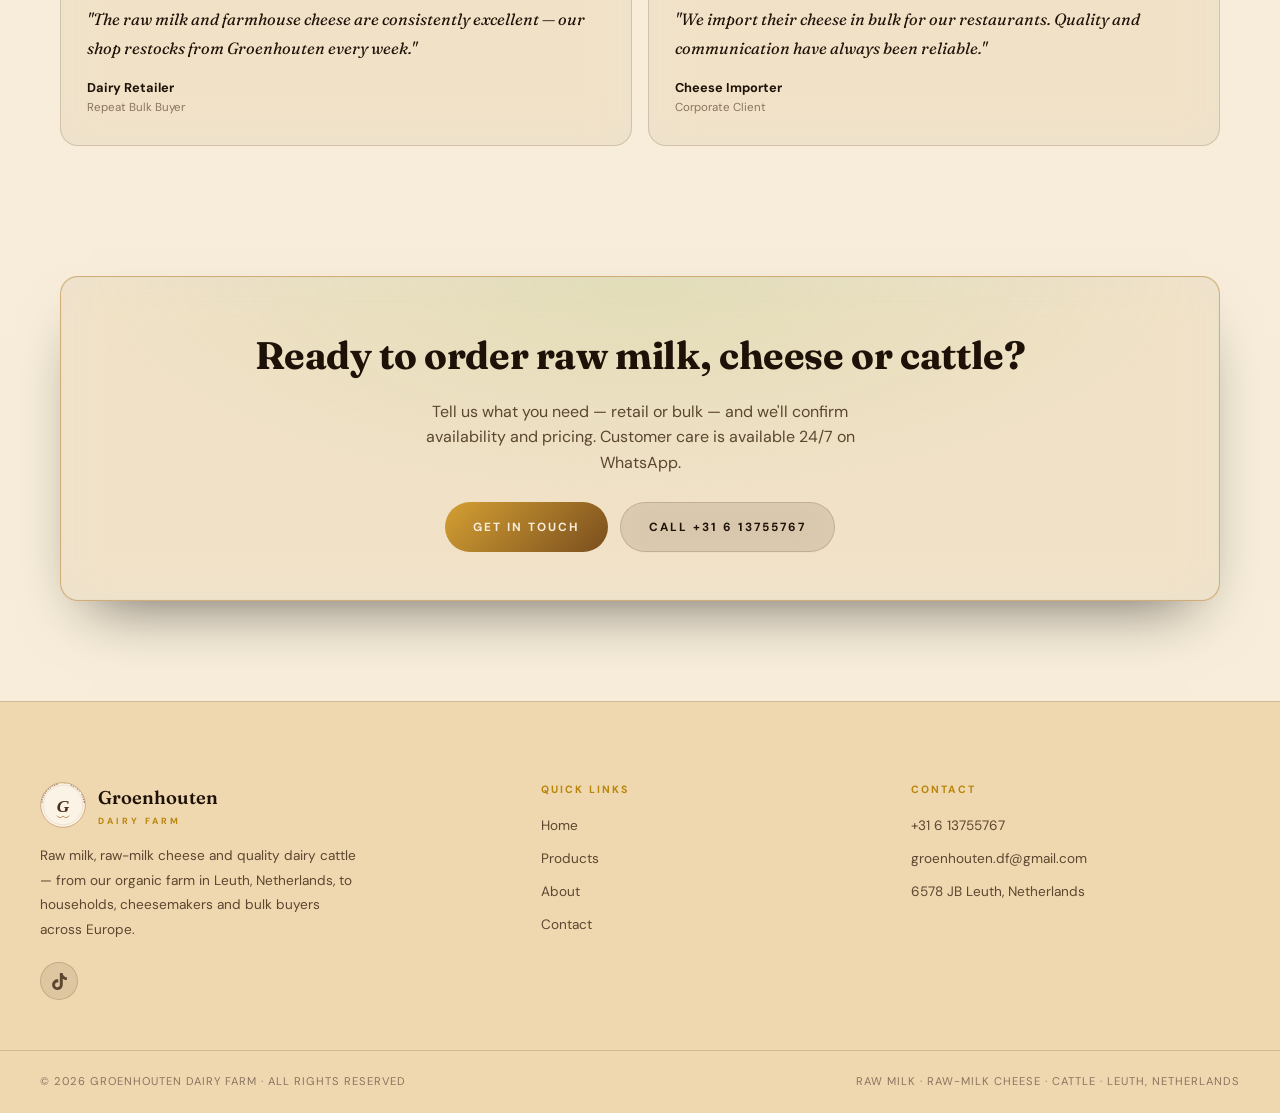
==== commit 0dc3cd62: "Remove website credit from footer Removed the credit line for the website from the footer." ====
--- a/index.html
+++ b/index.html
@@ -232,7 +232,6 @@
   <div class="footer-bottom">
     <p>© 2026 Groenhouten Dairy Farm · All Rights Reserved</p>
     <p>Raw Milk · Raw-Milk Cheese · Cattle · Leuth, Netherlands</p>
-    <p>Engineered by <a href="https://www.eee3.com.ng" target="_blank" rel="noopener">www.eee3.com.ng</a></p>
   </div>
 </footer>
 
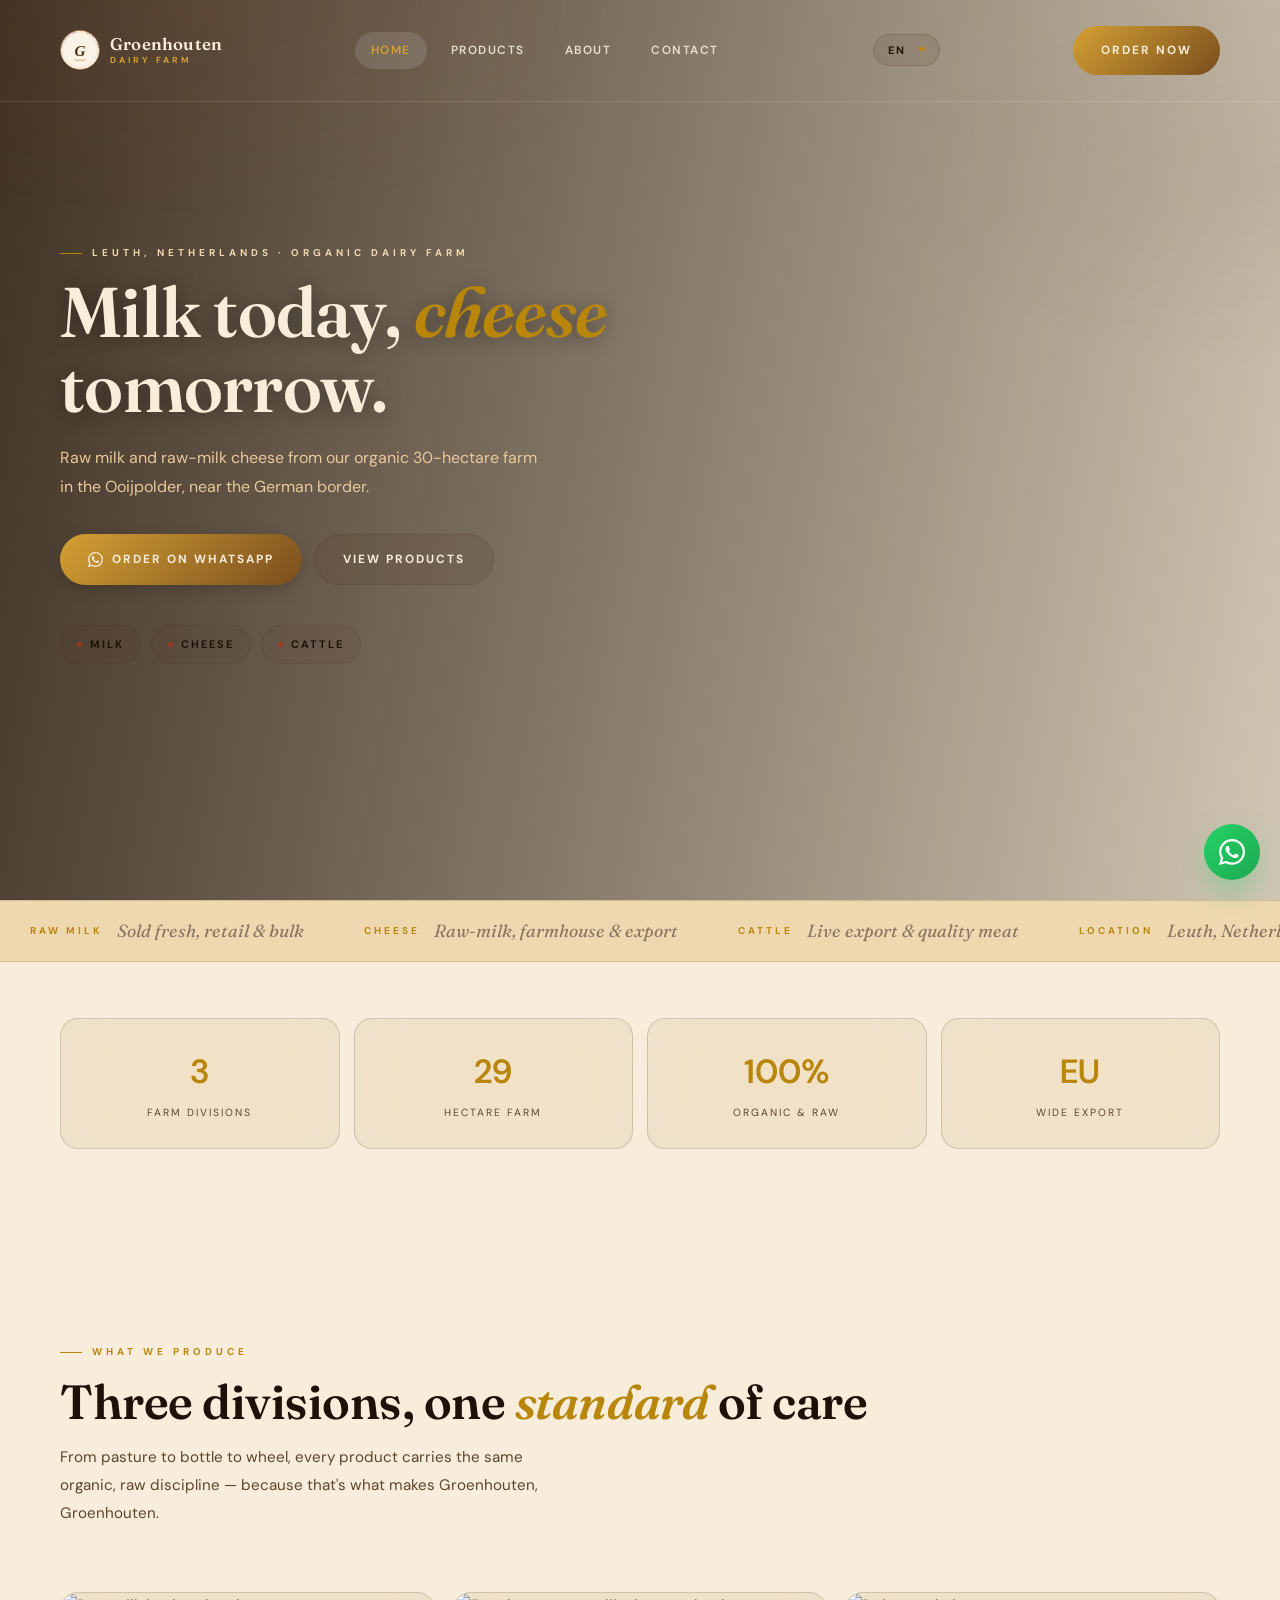
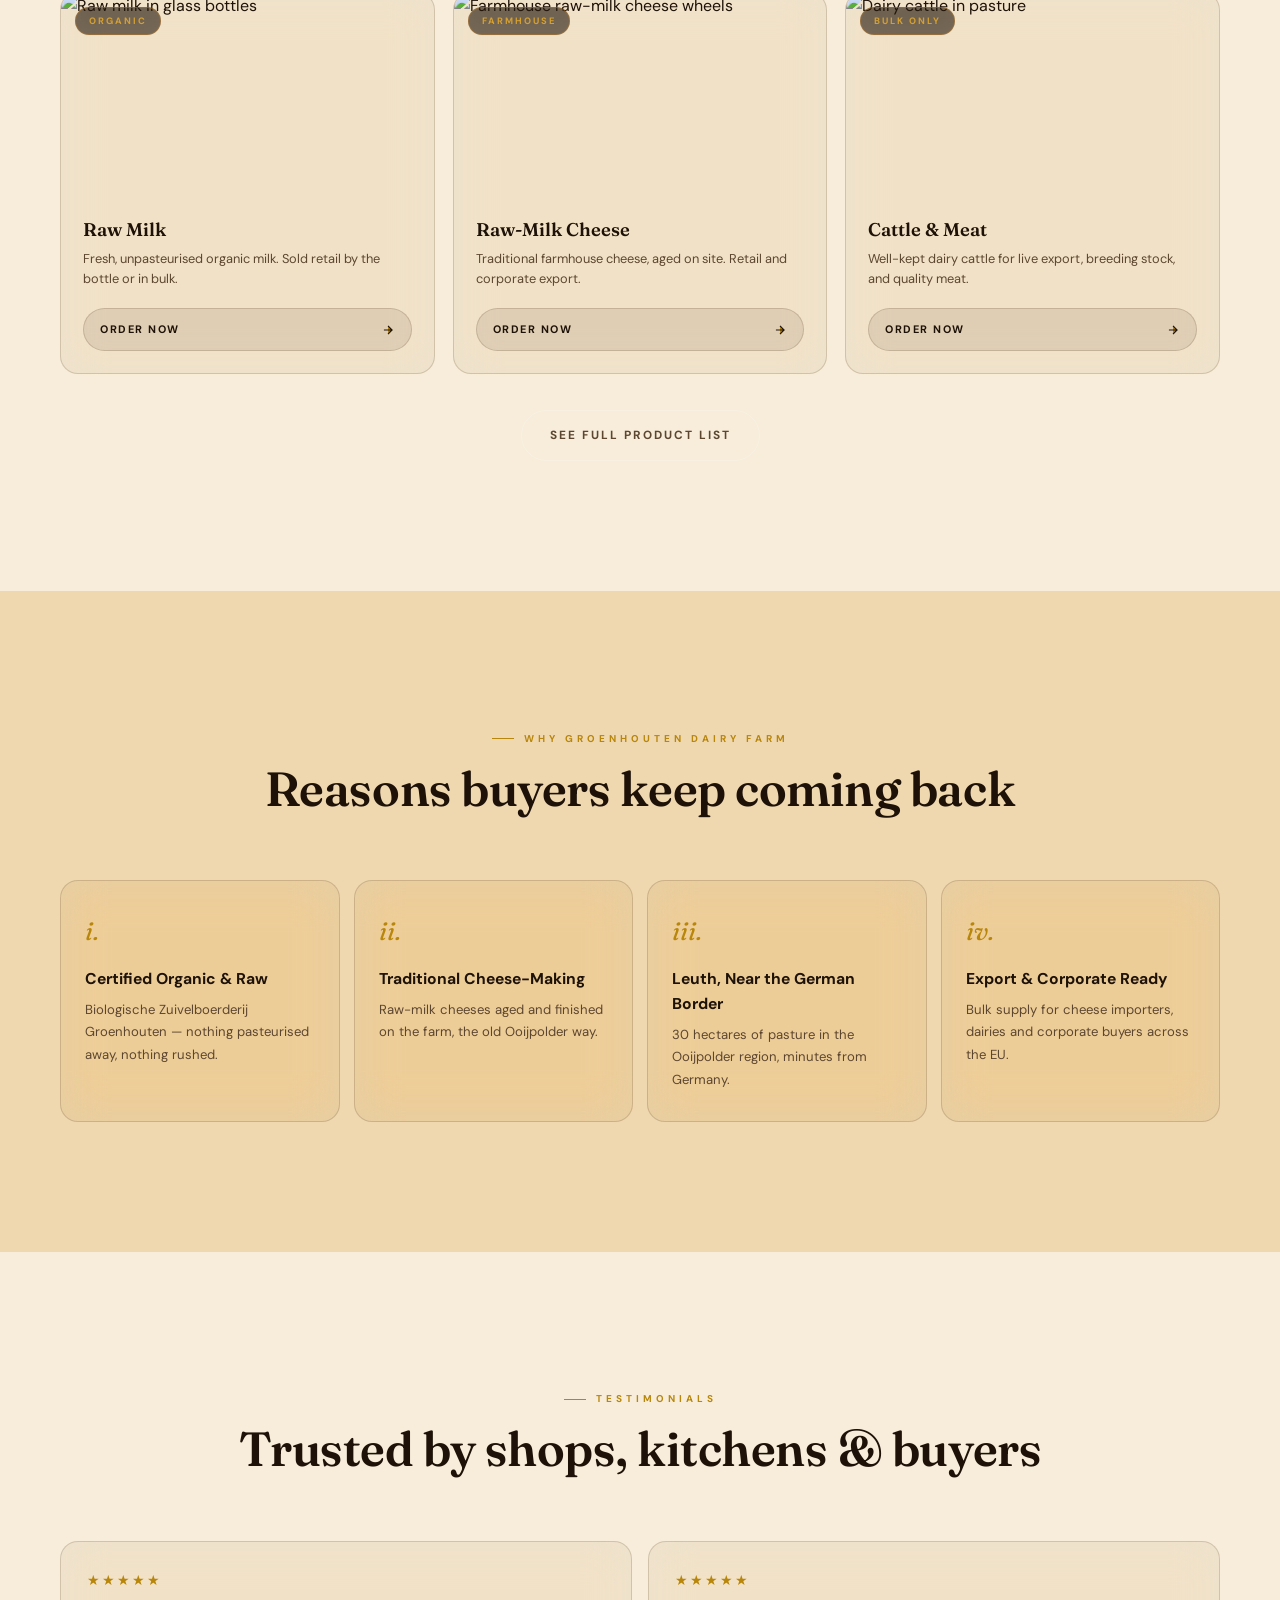
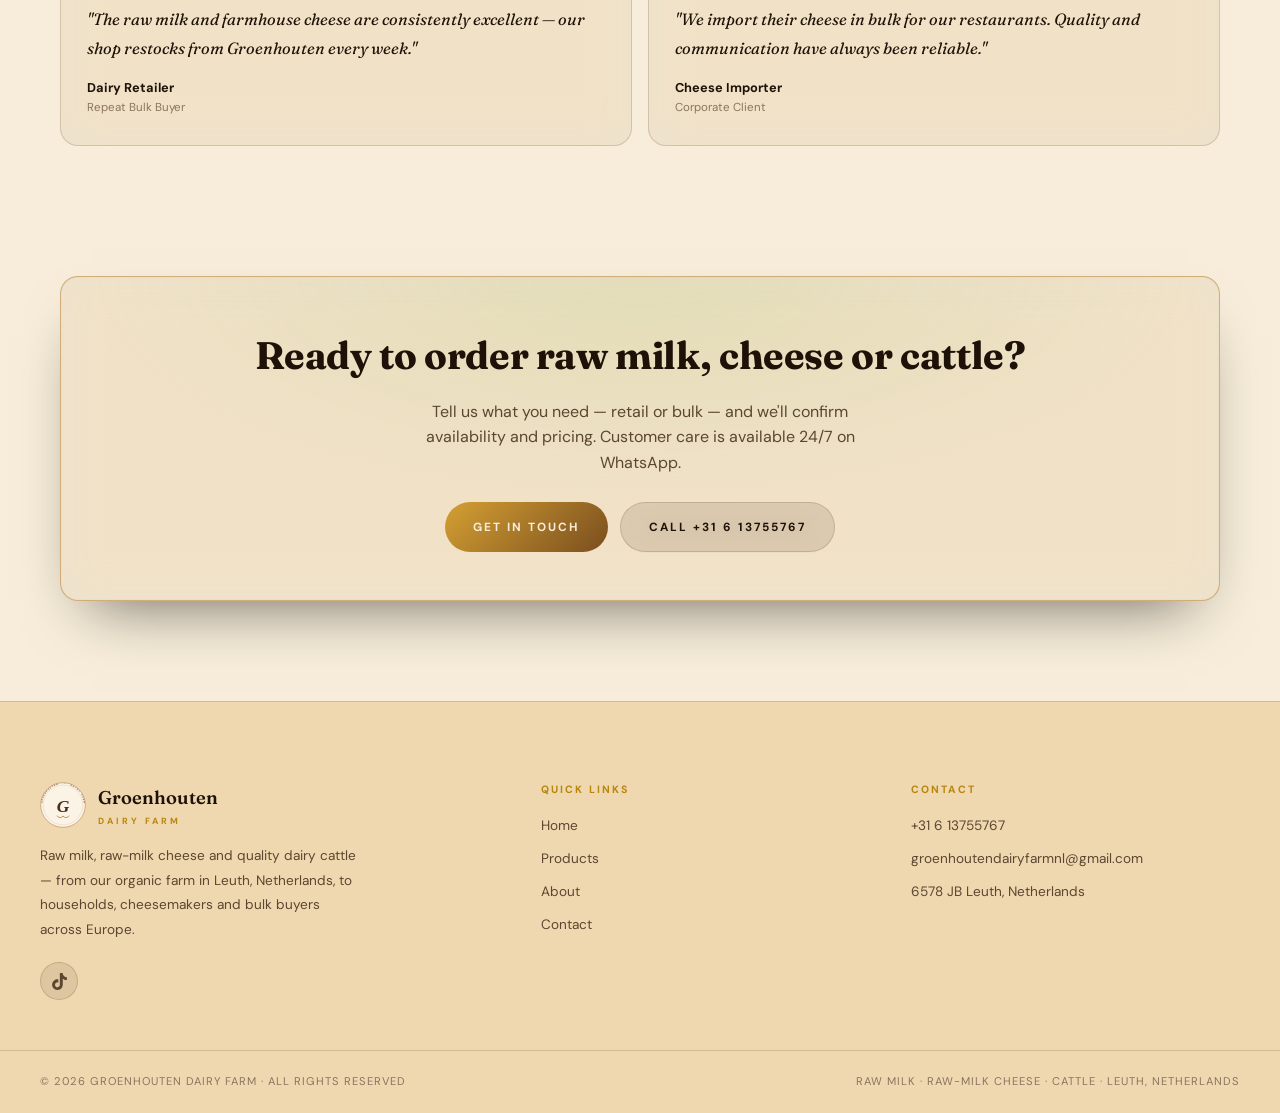
==== commit d665e8df: "Update email contact in footer section" ====
--- a/index.html
+++ b/index.html
@@ -225,7 +225,7 @@
     <div class="footer-col">
       <h4 data-i18n="footer-contact">Contact</h4>
       <a href="tel:+31613755767">+31 6 13755767</a>
-      <a href="mailto:groenhouten.df@gmail.com">groenhouten.df@gmail.com</a>
+      <a href="mailto:groenhoutendairyfarmnl@gmail.com">groenhoutendairyfarmnl@gmail.com</a>
       <p>6578 JB Leuth, Netherlands</p>
     </div>
   </div>
